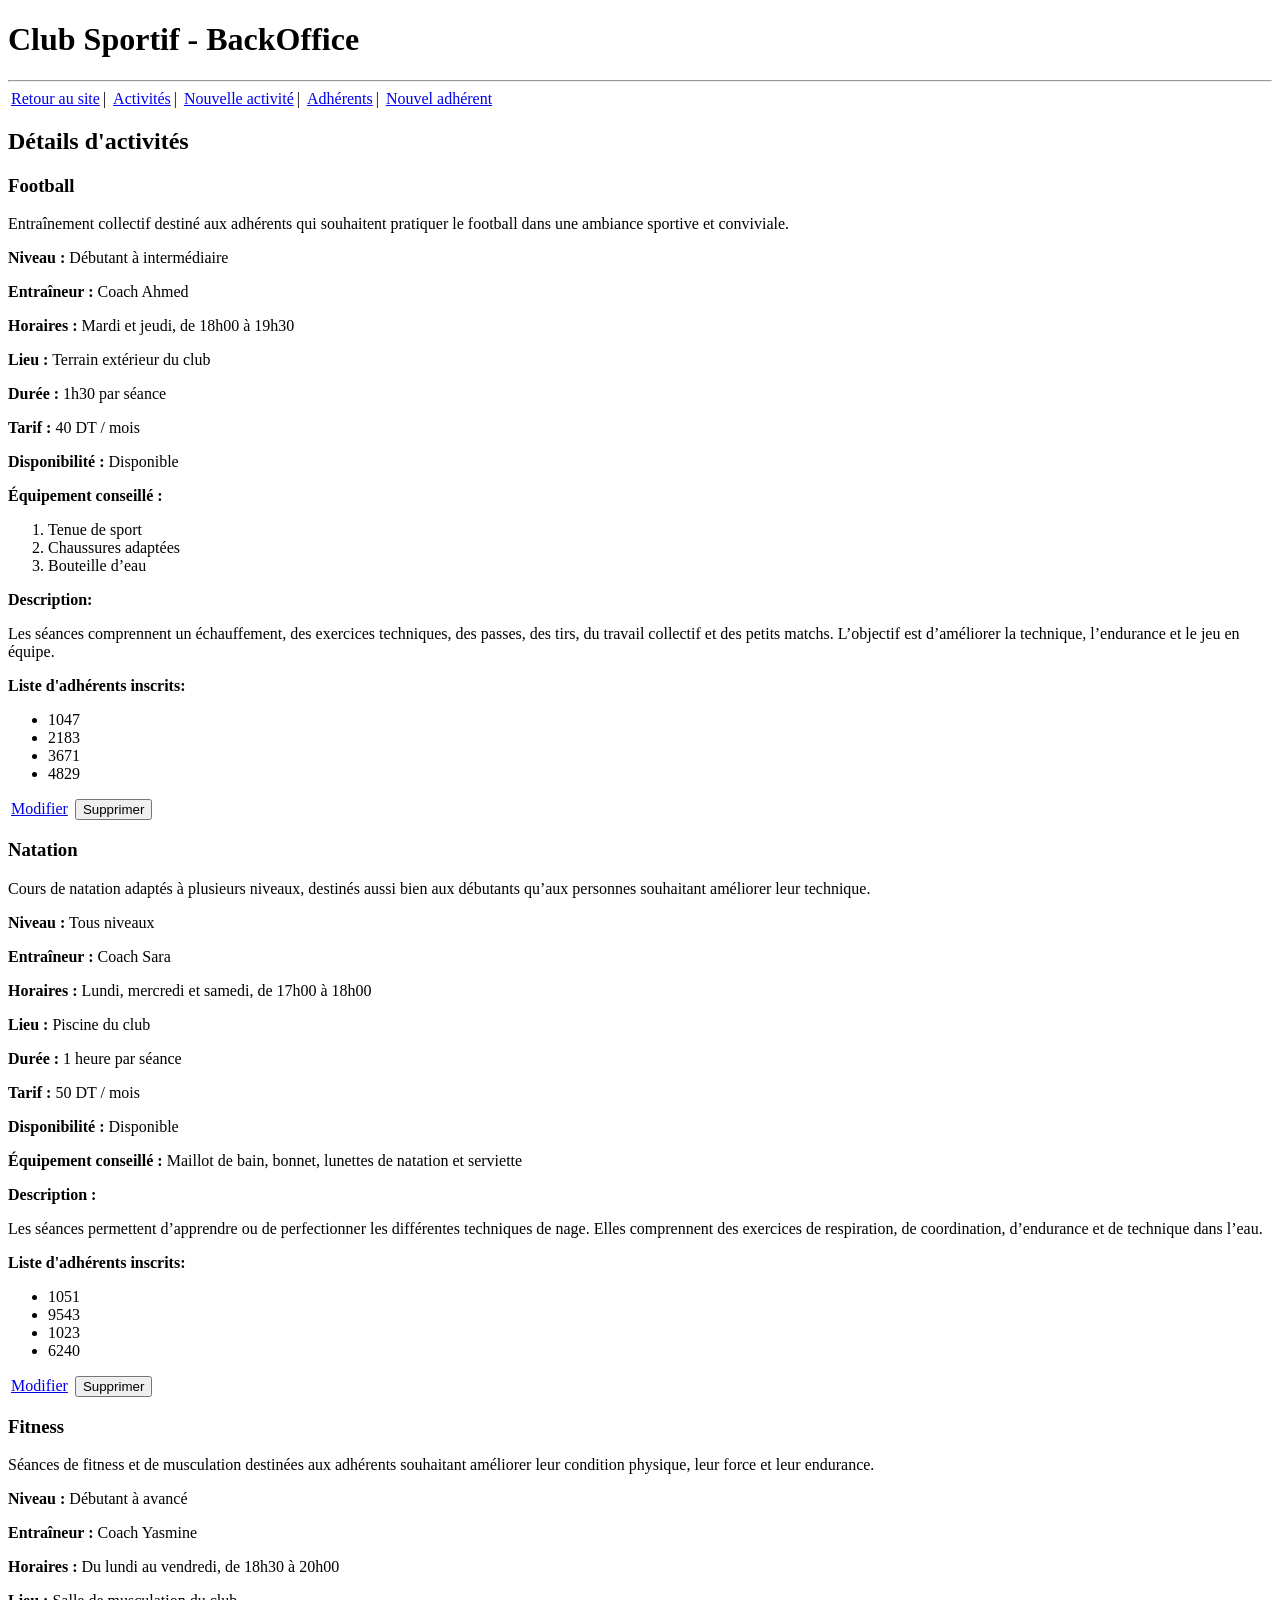
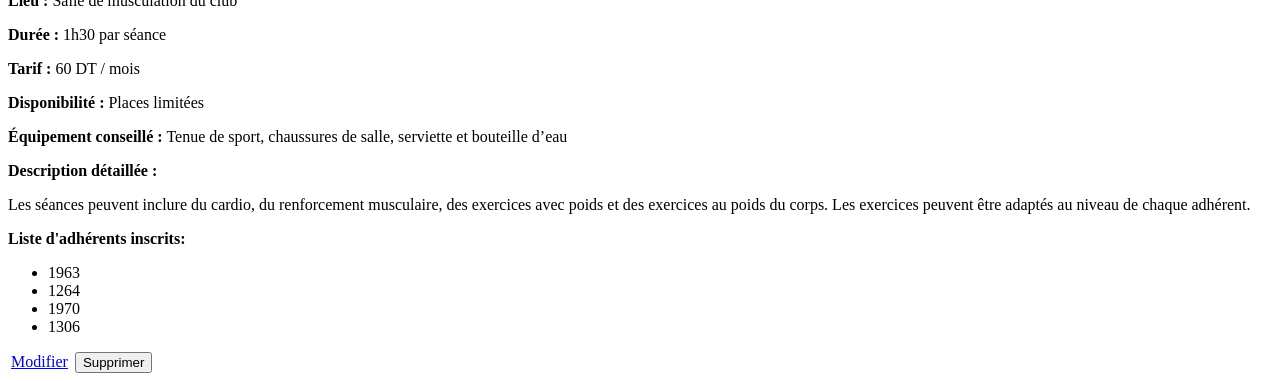
==== BackOffice/activite-detail.html @ 335e5f65 "add activities details html page and styling" ====
<!DOCTYPE html>
<html lang="fr">

<head>
    <meta charset="UTF-8">
    <meta name="viewport" content="width=device-width, initial-scale=1.0">
    <title>Acceuil</title>
    <link rel="stylesheet" href="../assets/css/style.css">
</head>

<body>
    <header>
        <h1>Club Sportif - BackOffice</h1>
        <hr>
        <a href="#">Retour au site</a>|
        <a href="#">Activités</a>|
        <a href="#">Nouvelle activité</a>|
        <a href="#">Adhérents</a>|
        <a href="#">Nouvel adhérent</a>
    </header>

    <main>

        <h2>Détails d'activités</h2>

        <div id="football-card">
            <h3>Football</h3>
            <p>
                Entraînement collectif destiné aux adhérents qui souhaitent pratiquer le football dans une ambiance
                sportive et conviviale.
            </p>
            <p>
                <b>Niveau :</b> Débutant à intermédiaire
            </p>

            <p>
                <b>Entraîneur :</b> Coach Ahmed
            </p>

            <p>
                <b>Horaires :</b> Mardi et jeudi, de 18h00 à 19h30
            </p>

            <p>
                <b>Lieu :</b> Terrain extérieur du club
            </p>

            <p>
                <b>Durée :</b> 1h30 par séance
            </p>

            <p>
                <b>Tarif :</b> 40 DT / mois
            </p>

            <p>
                <b>Disponibilité :</b> Disponible
            </p>

            <p>
                <b>Équipement conseillé :</b>
            </p>

            <ol>
                <li>Tenue de sport</li>
                <li>Chaussures adaptées</li>
                <li>Bouteille d’eau</li>
            </ol>

            <p>
                <b>
                    Description:
                </b>
            </p>
            <p>
                Les séances comprennent un échauffement, des exercices techniques, des passes, des tirs, du travail
                collectif et des petits matchs. L’objectif est d’améliorer la technique, l’endurance et le jeu en
                équipe.
            </p>

            <p>
                <b>Liste d'adhérents inscrits: </b> <br>
            <ul>
                <li>1047</li>
                <li>2183</li>
                <li>3671</li>
                <li>4829</li>
            </ul>
            </p>

            <a href="#">Modifier</a>
            <form class="act-detail-del-form" action="#" method="post">
                <input type="hidden">
                <button class="act-detail-del-btn">Supprimer</button>
            </form>
        </div>

        <div id="natation-card">
            <h3>Natation</h3>
            <p>
                Cours de natation adaptés à plusieurs niveaux, destinés aussi bien aux débutants qu’aux personnes
                souhaitant améliorer leur technique.
            </p>

            <p>
                <b>Niveau :</b> Tous niveaux
            </p>

            <p>
                <b>Entraîneur :</b> Coach Sara
            </p>

            <p>
                <b>Horaires :</b> Lundi, mercredi et samedi, de 17h00 à 18h00
            </p>

            <p>
                <b>Lieu :</b> Piscine du club
            </p>

            <p>
                <b>Durée :</b> 1 heure par séance
            </p>

            <p>
                <b>Tarif :</b> 50 DT / mois
            </p>

            <p>
                <b>Disponibilité :</b> Disponible
            </p>

            <p>
                <b>Équipement conseillé :</b> Maillot de bain, bonnet, lunettes de natation et serviette
            </p>

            <p>
                <b>Description :</b>
            </p>

            <p>
                Les séances permettent d’apprendre ou de perfectionner les différentes techniques de nage. Elles
                comprennent des exercices de respiration, de coordination, d’endurance et de technique dans l’eau.
            </p>

            <p>
                <b>Liste d'adhérents inscrits: </b> <br>
            <ul>
                <li>1051</li>
                <li>9543</li>
                <li>1023</li>
                <li>6240</li>
            </ul>
            </p>

            <a href="#">Modifier</a>
            <form class="act-detail-del-form" action="#" method="post">
                <input type="hidden">
                <button class="act-detail-del-btn">Supprimer</button>
            </form>
        </div>

        <div id="fitness-card">
            <h3>Fitness</h3>
            <p>
                Séances de fitness et de musculation destinées aux adhérents souhaitant améliorer leur condition
                physique, leur force et leur endurance.
            </p>

            <p>
                <b>Niveau :</b> Débutant à avancé
            </p>

            <p>
                <b>Entraîneur :</b> Coach Yasmine
            </p>

            <p>
                <b>Horaires :</b> Du lundi au vendredi, de 18h30 à 20h00
            </p>

            <p>
                <b>Lieu :</b> Salle de musculation du club
            </p>

            <p>
                <b>Durée :</b> 1h30 par séance
            </p>

            <p>
                <b>Tarif :</b> 60 DT / mois
            </p>

            <p>
                <b>Disponibilité :</b> Places limitées
            </p>

            <p>
                <b>Équipement conseillé :</b> Tenue de sport, chaussures de salle, serviette et bouteille d’eau
            </p>

            <p>
                <b>Description détaillée :</b>
            </p>

            <p>
                Les séances peuvent inclure du cardio, du renforcement musculaire, des exercices avec poids et des
                exercices au poids du corps. Les exercices peuvent être adaptés au niveau de chaque adhérent.
            </p>

            <p>
                <b>Liste d'adhérents inscrits: </b> <br>
            <ul>
                <li>1963</li>
                <li>1264</li>
                <li>1970</li>
                <li>1306</li>
            </ul>
            </p>

            <a href="#">Modifier</a>
            <form class="act-detail-del-form" action="#" method="post">
                <input type="hidden">
                <button class="act-detail-del-btn">Supprimer</button>
            </form>
        </div>

    </main>

</body>

</html>
---- assets/css/style.css ----
#homepage-body{
    text-align: center;
}
table, th, td{
    margin: auto;
    padding: 5px;
}

.act-table, .act-table th, .act-table td{
    border: 1px solid black;
    border-collapse: collapse;
}
a{
    margin-left: 3px;
    margin-right: 3px;
}

#act-form, #adh-form, #inscri-adh, .act-detail-del-form{
    display: inline-block;
}

#act-form-btns, #adh-form-btns, #inscri-adh-btns{
    text-align: center;
    margin: 10px;
}

#act-form label, #adh-form label, #inscri-adh label{
    display: inline-block;
    width: 120px;
}
#act-form input, #adh-form input, #inscri-adh input, #inscri-adh select{
    margin-bottom: 5px;
}

#act-form textarea{
    vertical-align: middle;

}

#act-table-bo th, #act-table-bo td, #act-table-bo{
    border: 1px solid black;
}
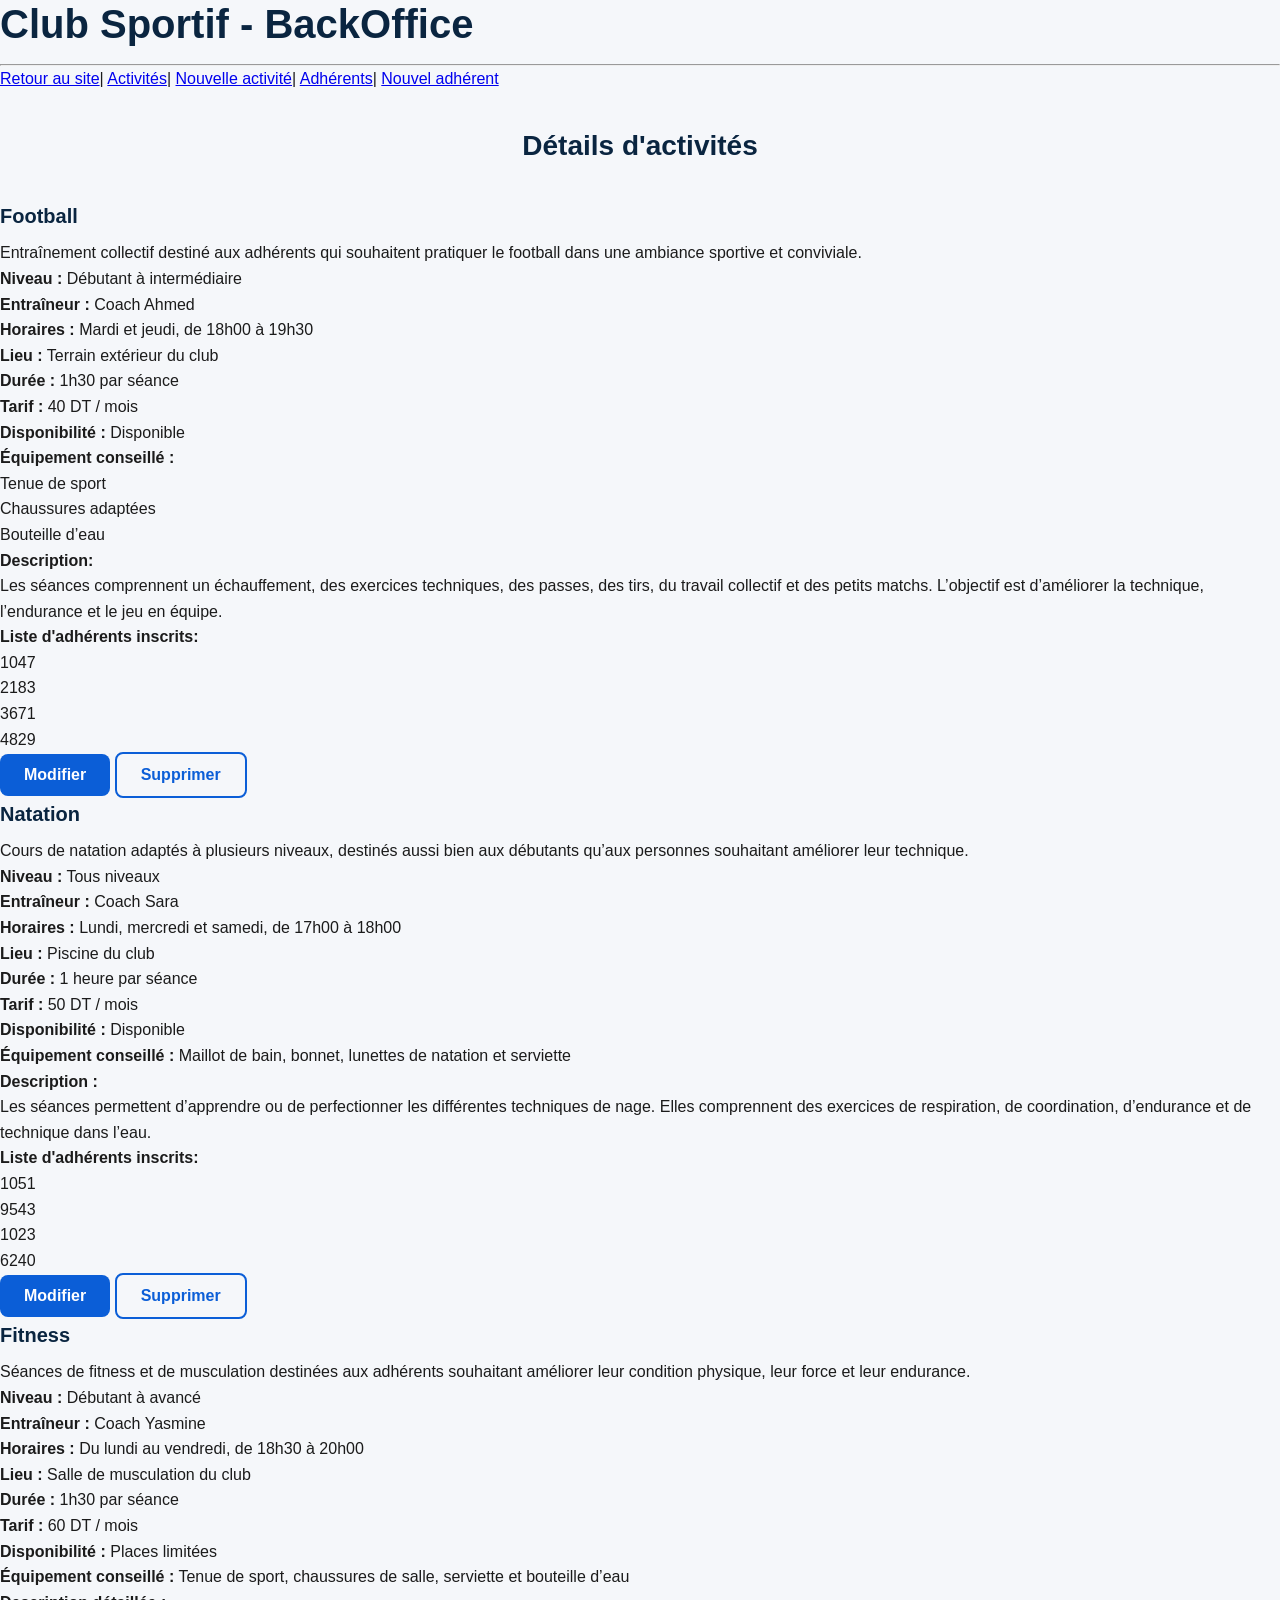
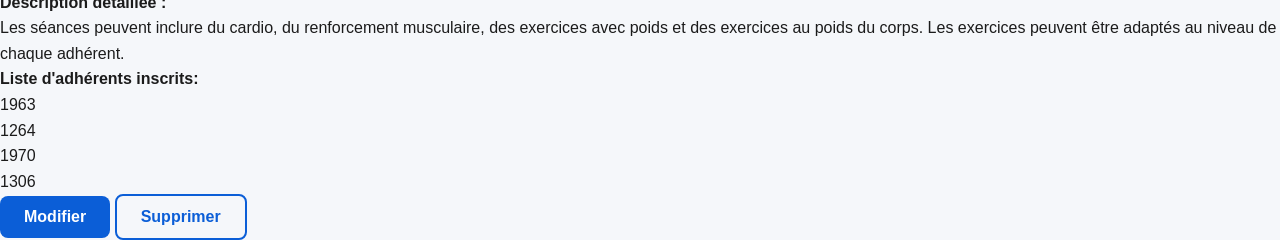
==== commit 05cd71db: "add buttons styling" ====
--- a/BackOffice/activite-detail.html
+++ b/BackOffice/activite-detail.html
@@ -88,10 +88,13 @@
             </ul>
             </p>
 
-            <a href="#">Modifier</a>
-            <form class="act-detail-del-form" action="#" method="post">
-                <input type="hidden">
-                <button class="act-detail-del-btn">Supprimer</button>
+            <form action="#" method="get">
+                <input type="hidden">
+                <button class="btn btn-primary">Modifier</button>
+            </form>
+            <form action="#" method="post">
+                <input type="hidden">
+                <button class="btn btn-secondary" >Supprimer</button>
             </form>
         </div>
 
@@ -153,10 +156,13 @@
             </ul>
             </p>
 
-            <a href="#">Modifier</a>
-            <form class="act-detail-del-form" action="#" method="post">
-                <input type="hidden">
-                <button class="act-detail-del-btn">Supprimer</button>
+            <form action="#" method="get">
+                <input type="hidden">
+                <button class="btn btn-primary">Modifier</button>
+            </form>
+            <form action="#" method="post">
+                <input type="hidden">
+                <button class="btn btn-secondary" >Supprimer</button>
             </form>
         </div>
 
@@ -218,10 +224,13 @@
             </ul>
             </p>
 
-            <a href="#">Modifier</a>
-            <form class="act-detail-del-form" action="#" method="post">
-                <input type="hidden">
-                <button class="act-detail-del-btn">Supprimer</button>
+            <form action="#" method="get">
+                <input type="hidden">
+                <button class="btn btn-primary">Modifier</button>
+            </form>
+            <form action="#" method="post">
+                <input type="hidden">
+                <button class="btn btn-secondary" >Supprimer</button>
             </form>
         </div>
 
--- a/assets/css/style.css
+++ b/assets/css/style.css
@@ -1,42 +1,223 @@
-#homepage-body{
-    text-align: center;
-}
-table, th, td{
-    margin: auto;
-    padding: 5px;
-}
-
-.act-table, .act-table th, .act-table td{
-    border: 1px solid black;
-    border-collapse: collapse;
-}
-a{
-    margin-left: 3px;
-    margin-right: 3px;
-}
-
-#act-form, #adh-form, #inscri-adh, .act-detail-del-form{
-    display: inline-block;
-}
-
-#act-form-btns, #adh-form-btns, #inscri-adh-btns{
-    text-align: center;
-    margin: 10px;
-}
-
-#act-form label, #adh-form label, #inscri-adh label{
-    display: inline-block;
-    width: 120px;
-}
-#act-form input, #adh-form input, #inscri-adh input, #inscri-adh select{
-    margin-bottom: 5px;
-}
-
-#act-form textarea{
-    vertical-align: middle;
-
-}
-
-#act-table-bo th, #act-table-bo td, #act-table-bo{
-    border: 1px solid black;
-}
+:root {
+  --color-primary: #0b5ed7;
+  --color-primary-dark: #094db8;
+  --color-navy: #0a2540;
+  --color-accent: #00c2a2;
+  --color-bg: #f5f7fa;
+  --color-white: #ffffff;
+  --color-text: #1b1b1b;
+  --color-muted: #6c757d;
+  --color-border: #ced4da;
+  --radius-card: 12px;
+  --radius-input: 8px;
+  --shadow-card: 0 4px 12px rgba(10, 37, 64, 0.08);
+  --font-heading: "Segoe UI", "Helvetica Neue", Arial, sans-serif;
+  --font-body: "Segoe UI", "Helvetica Neue", Arial, sans-serif;
+}
+
+* {
+  box-sizing: border-box;
+  margin: 0;
+  padding: 0;
+}
+
+body {
+  font-family: var(--font-body);
+  font-size: 16px;
+  line-height: 1.6;
+  color: var(--color-text);
+  background: var(--color-bg);
+}
+
+h1,
+h2,
+h3 {
+  font-family: var(--font-heading);
+  color: var(--color-navy);
+}
+
+h1 {
+  font-size: 2.5rem;
+  font-weight: 700;
+  line-height: 1.2;
+  margin-bottom: 1rem;
+}
+
+h2 {
+  font-size: 1.75rem;
+  font-weight: 700;
+  margin-bottom: 2rem;
+  margin-top: 2rem;
+  text-align: center;
+}
+
+h3 {
+  font-size: 1.25rem;
+  font-weight: 600;
+  margin-bottom: 0.5rem;
+}
+
+.muted {
+  color: var(--color-muted);
+  font-size: 0.875rem;
+}
+
+.container {
+  max-width: 1140px;
+  margin: 0 auto;
+  padding: 0 1.5rem;
+}
+
+.navbar {
+  background-color: var(--color-navy);
+  height: 64px;
+}
+
+.navbar a {
+  color: white;
+  text-decoration: none;
+  font-weight: 500;
+  transition: color 0.2s ease;
+}
+
+.navbar a:hover {
+  color: var(--color-accent);
+}
+
+.navbar-inner {
+  display: flex;
+  justify-content: space-between;
+  align-items: center;
+  padding: 0 70px;
+}
+
+.navbar-links {
+  display: flex;
+  gap: 1.5rem;
+}
+
+.navbar img {
+  height: 50px;
+}
+.grid-cards {
+  display: grid;
+  grid-template-columns: repeat(auto-fill, minmax(300px, 1fr));
+  gap: 1.5rem;
+  margin-bottom: 2rem;
+}
+
+#act-list-grid {
+  display: grid;
+  grid-template-columns: repeat(auto-fill, minmax(500px, 1fr));
+  gap: 15px;
+  margin-bottom: 2rem;
+}
+
+.act-card,
+.act-list-card {
+  background-color: var(--color-white);
+  border-radius: var(--radius-card);
+  box-shadow: var(--shadow-card);
+  padding: 2rem;
+  transition: color 0.2s ease, box-shadow 0.2s ease;
+}
+
+.act-list-card {
+  display: flex;
+  flex-direction: column;
+  gap: 10px;
+}
+
+.act-card:hover,
+.act-list-card:hover {
+  transform: translateY(-4px);
+  box-shadow: 0 8px 20px rgba(10, 37, 64, 0.12);
+}
+
+
+.icon {
+  display: inline-block;
+  transition: transform 0.25s ease;
+  align-self: flex-start;
+}
+
+.icon:hover {
+  transform: scale(1.15) rotate(-6deg);
+  transition: transform 0.25s ease;
+}
+
+.center-text {
+  text-align: center;
+}
+
+.badge{
+  display: inline-block;
+  border-radius: 999px;
+  padding: 0.25rem 0.75rem;
+  font-size: 0.75rem;
+  font-weight: 600;
+}
+
+.badge-paye{
+  background:#D1F5EA; 
+  color:#04785C; 
+}
+
+.badge-attente{
+  background:#FFF3CD; 
+  color:#856404; 
+}
+
+.btn{
+  display: inline-block;
+  border: none;
+  border-radius: 8px;
+  padding: 0.75rem 1.5rem;
+  font-family: var(--font-body);
+  font-weight: 600;
+  font-size: 1rem;
+  cursor: pointer;
+  text-decoration: none;
+  text-align: center;
+}
+
+.btn-primary{
+  background: var(--color-primary);
+  color: #fff;
+}
+
+.btn-primary:hover{
+  background: var(--color-primary-dark);
+}
+
+.btn-secondary{
+  background: transparent;
+  border: 2px solid var(--color-primary);
+  color: var(--color-primary);
+}
+
+form{
+  display: inline-block;
+}
+
+
+table,
+th,
+td {
+  margin: auto;
+  padding: 5px;
+}
+
+
+#act-table-bo th,
+#act-table-bo td,
+#act-table-bo,
+#adh-table-list,
+#adh-table-list th,
+#adh-table-list td,
+.act-table,
+.act-table th,
+.act-table td {
+  border: 1px solid black;
+  border-collapse: collapse;
+}
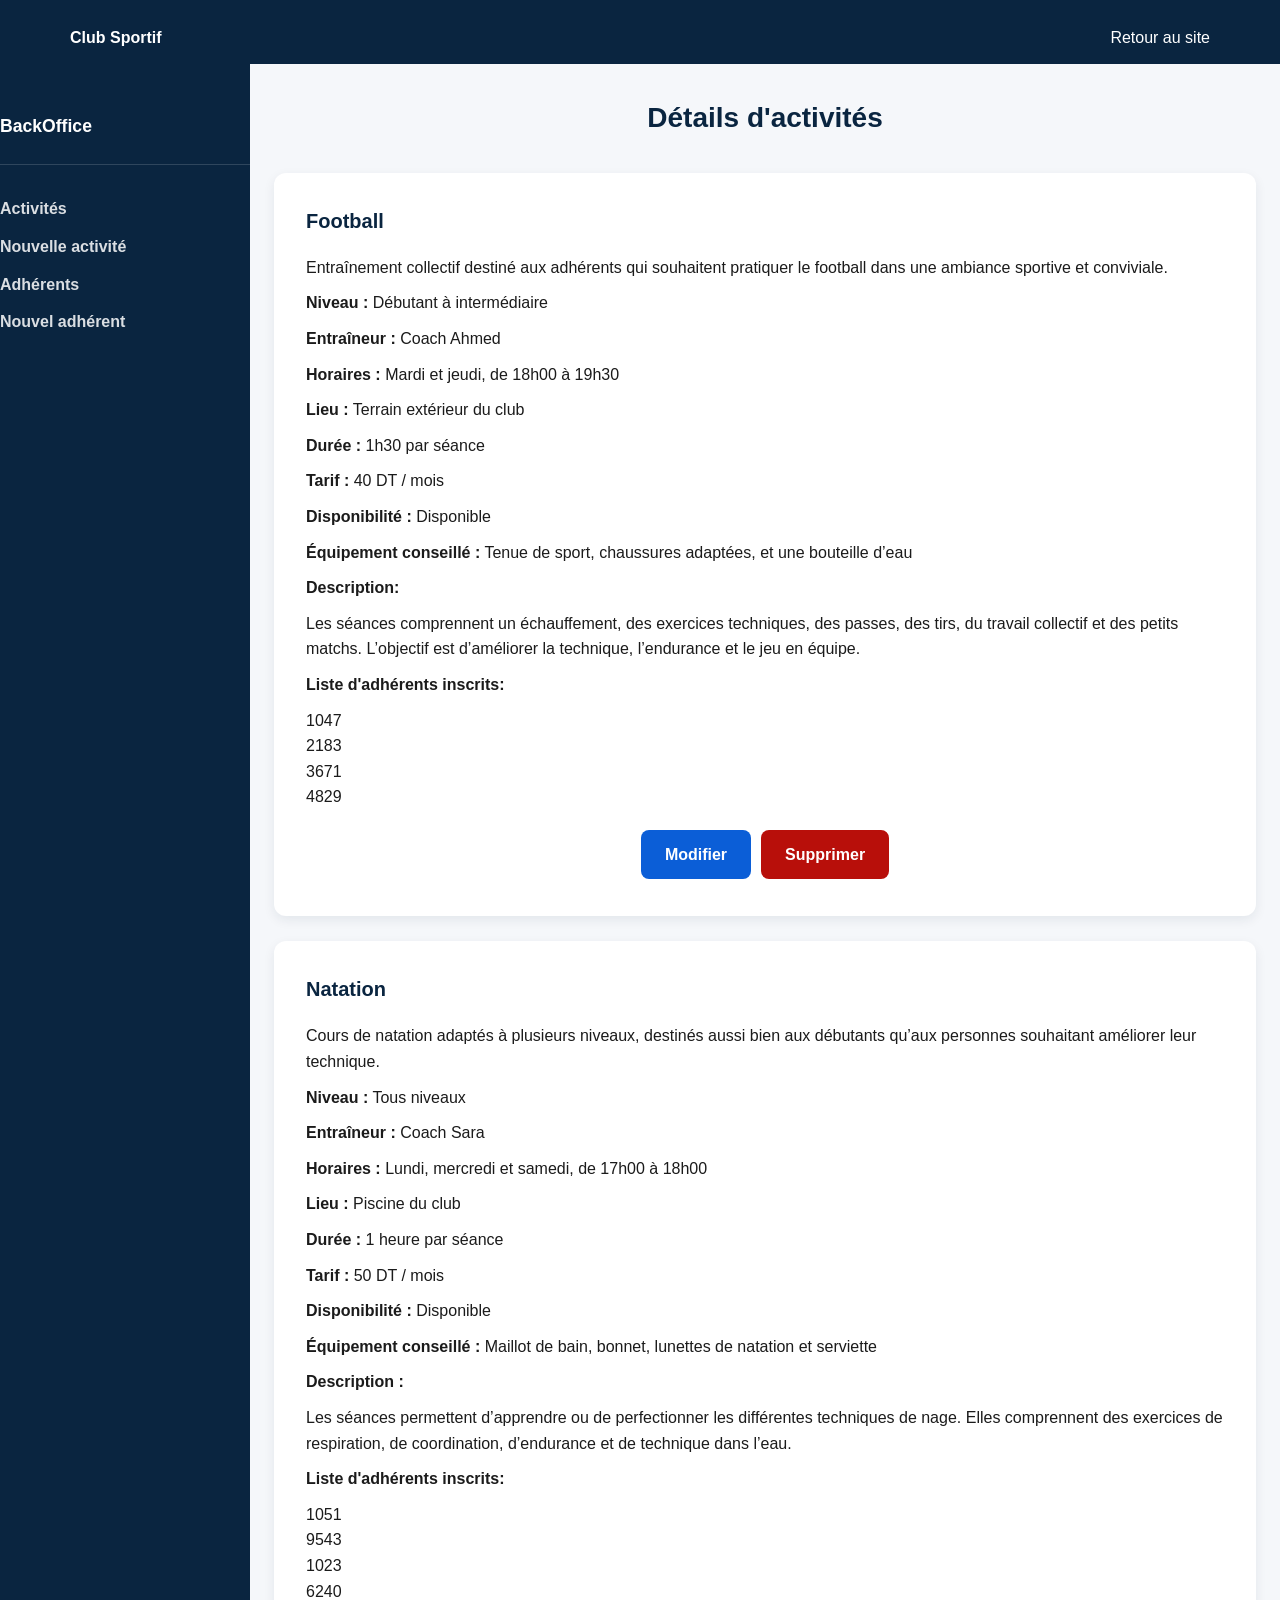
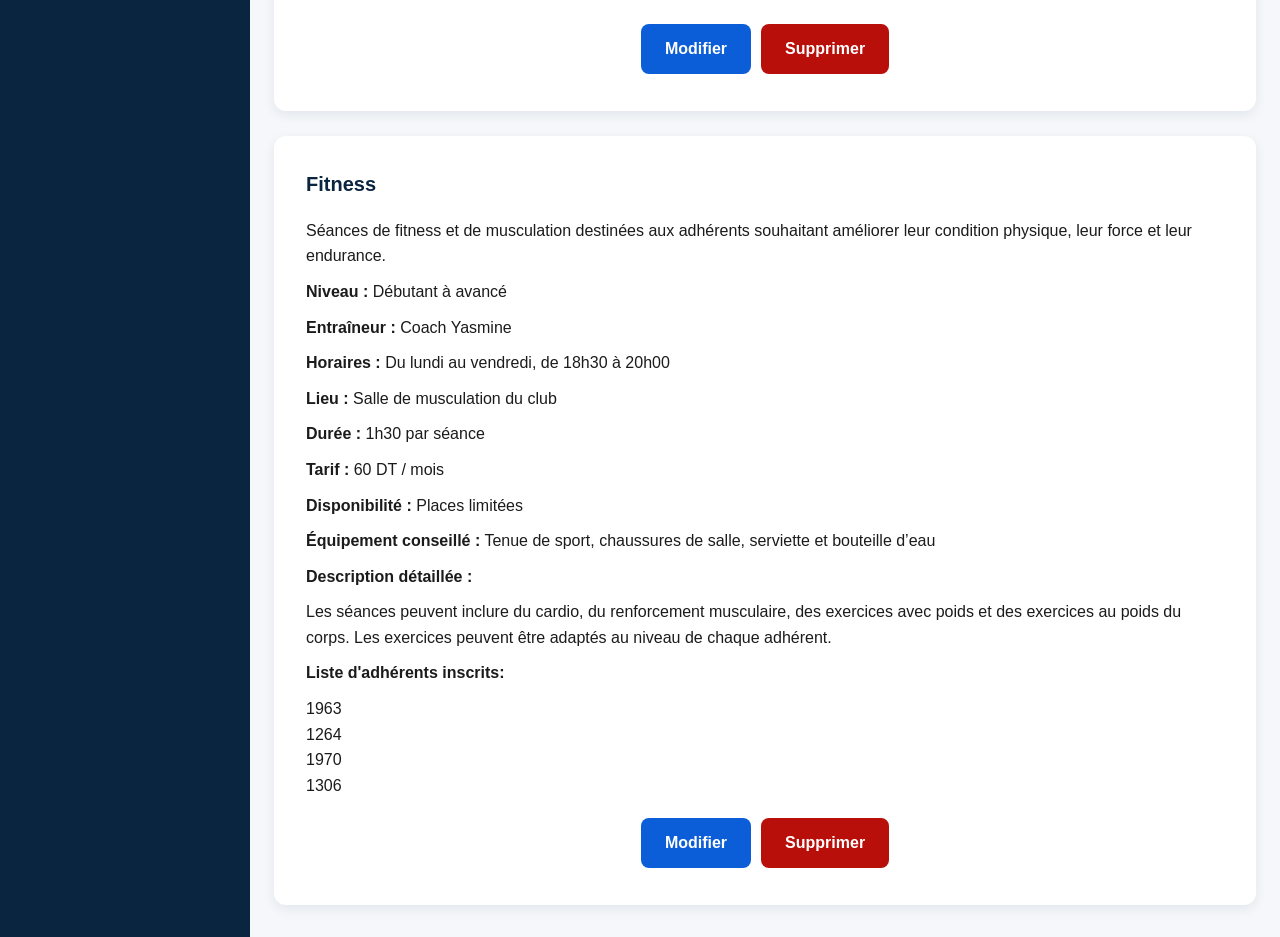
==== commit d13daf9f: "add grid css styling to activite-detail.html and activite-liste.html" ====
--- a/BackOffice/activite-detail.html
+++ b/BackOffice/activite-detail.html
@@ -9,232 +9,245 @@
 </head>
 
 <body>
-    <header>
-        <h1>Club Sportif - BackOffice</h1>
-        <hr>
-        <a href="#">Retour au site</a>|
-        <a href="#">Activités</a>|
-        <a href="#">Nouvelle activité</a>|
-        <a href="#">Adhérents</a>|
-        <a href="#">Nouvel adhérent</a>
-    </header>
-
-    <main>
-
-        <h2>Détails d'activités</h2>
-
-        <div id="football-card">
-            <h3>Football</h3>
-            <p>
-                Entraînement collectif destiné aux adhérents qui souhaitent pratiquer le football dans une ambiance
-                sportive et conviviale.
-            </p>
-            <p>
-                <b>Niveau :</b> Débutant à intermédiaire
-            </p>
-
-            <p>
-                <b>Entraîneur :</b> Coach Ahmed
-            </p>
-
-            <p>
-                <b>Horaires :</b> Mardi et jeudi, de 18h00 à 19h30
-            </p>
-
-            <p>
-                <b>Lieu :</b> Terrain extérieur du club
-            </p>
-
-            <p>
-                <b>Durée :</b> 1h30 par séance
-            </p>
-
-            <p>
-                <b>Tarif :</b> 40 DT / mois
-            </p>
-
-            <p>
-                <b>Disponibilité :</b> Disponible
-            </p>
-
-            <p>
-                <b>Équipement conseillé :</b>
-            </p>
-
-            <ol>
-                <li>Tenue de sport</li>
-                <li>Chaussures adaptées</li>
-                <li>Bouteille d’eau</li>
-            </ol>
-
-            <p>
-                <b>
-                    Description:
-                </b>
-            </p>
-            <p>
-                Les séances comprennent un échauffement, des exercices techniques, des passes, des tirs, du travail
-                collectif et des petits matchs. L’objectif est d’améliorer la technique, l’endurance et le jeu en
-                équipe.
-            </p>
-
-            <p>
-                <b>Liste d'adhérents inscrits: </b> <br>
-            <ul>
-                <li>1047</li>
-                <li>2183</li>
-                <li>3671</li>
-                <li>4829</li>
-            </ul>
-            </p>
-
-            <form action="#" method="get">
-                <input type="hidden">
-                <button class="btn btn-primary">Modifier</button>
-            </form>
-            <form action="#" method="post">
-                <input type="hidden">
-                <button class="btn btn-secondary" >Supprimer</button>
-            </form>
+    <nav class="backoffice-navbar navbar">
+        <div class="navbar-inner">
+            <h4>Club Sportif</h4>
+            <div class="navbar-links return-link">
+                <a href="#">Retour au site</a>
+            </div>
         </div>
-
-        <div id="natation-card">
-            <h3>Natation</h3>
-            <p>
-                Cours de natation adaptés à plusieurs niveaux, destinés aussi bien aux débutants qu’aux personnes
-                souhaitant améliorer leur technique.
-            </p>
-
-            <p>
-                <b>Niveau :</b> Tous niveaux
-            </p>
-
-            <p>
-                <b>Entraîneur :</b> Coach Sara
-            </p>
-
-            <p>
-                <b>Horaires :</b> Lundi, mercredi et samedi, de 17h00 à 18h00
-            </p>
-
-            <p>
-                <b>Lieu :</b> Piscine du club
-            </p>
-
-            <p>
-                <b>Durée :</b> 1 heure par séance
-            </p>
-
-            <p>
-                <b>Tarif :</b> 50 DT / mois
-            </p>
-
-            <p>
-                <b>Disponibilité :</b> Disponible
-            </p>
-
-            <p>
-                <b>Équipement conseillé :</b> Maillot de bain, bonnet, lunettes de natation et serviette
-            </p>
-
-            <p>
-                <b>Description :</b>
-            </p>
-
-            <p>
-                Les séances permettent d’apprendre ou de perfectionner les différentes techniques de nage. Elles
-                comprennent des exercices de respiration, de coordination, d’endurance et de technique dans l’eau.
-            </p>
-
-            <p>
-                <b>Liste d'adhérents inscrits: </b> <br>
-            <ul>
-                <li>1051</li>
-                <li>9543</li>
-                <li>1023</li>
-                <li>6240</li>
-            </ul>
-            </p>
-
-            <form action="#" method="get">
-                <input type="hidden">
-                <button class="btn btn-primary">Modifier</button>
-            </form>
-            <form action="#" method="post">
-                <input type="hidden">
-                <button class="btn btn-secondary" >Supprimer</button>
-            </form>
+    </nav>
+    <div class="backoffice-layout">
+        <div class="sidebar">
+            <div class="sidebar-brand ">
+                <h4>BackOffice</h4>
+            </div>
+
+            <div class="sidebar-nav">
+                <a href="#">Activités</a>
+                <a href="#">Nouvelle activité</a>
+                <a href="#">Adhérents</a>
+                <a href="#">Nouvel adhérent</a>
+            </div>
+
         </div>
 
-        <div id="fitness-card">
-            <h3>Fitness</h3>
-            <p>
-                Séances de fitness et de musculation destinées aux adhérents souhaitant améliorer leur condition
-                physique, leur force et leur endurance.
-            </p>
-
-            <p>
-                <b>Niveau :</b> Débutant à avancé
-            </p>
-
-            <p>
-                <b>Entraîneur :</b> Coach Yasmine
-            </p>
-
-            <p>
-                <b>Horaires :</b> Du lundi au vendredi, de 18h30 à 20h00
-            </p>
-
-            <p>
-                <b>Lieu :</b> Salle de musculation du club
-            </p>
-
-            <p>
-                <b>Durée :</b> 1h30 par séance
-            </p>
-
-            <p>
-                <b>Tarif :</b> 60 DT / mois
-            </p>
-
-            <p>
-                <b>Disponibilité :</b> Places limitées
-            </p>
-
-            <p>
-                <b>Équipement conseillé :</b> Tenue de sport, chaussures de salle, serviette et bouteille d’eau
-            </p>
-
-            <p>
-                <b>Description détaillée :</b>
-            </p>
-
-            <p>
-                Les séances peuvent inclure du cardio, du renforcement musculaire, des exercices avec poids et des
-                exercices au poids du corps. Les exercices peuvent être adaptés au niveau de chaque adhérent.
-            </p>
-
-            <p>
-                <b>Liste d'adhérents inscrits: </b> <br>
-            <ul>
-                <li>1963</li>
-                <li>1264</li>
-                <li>1970</li>
-                <li>1306</li>
-            </ul>
-            </p>
-
-            <form action="#" method="get">
-                <input type="hidden">
-                <button class="btn btn-primary">Modifier</button>
-            </form>
-            <form action="#" method="post">
-                <input type="hidden">
-                <button class="btn btn-secondary" >Supprimer</button>
-            </form>
+        <div class="main-content">
+
+            <h2>Détails d'activités</h2>
+            <div class="container">
+                <div class="act-detail-grid">
+                    <div class="act-detail-card">
+                        <h3>Football</h3>
+                        <p>
+                            Entraînement collectif destiné aux adhérents qui souhaitent pratiquer le football dans une
+                            ambiance
+                            sportive et conviviale.
+                        </p>
+                        <p>
+                            <b>Niveau :</b> Débutant à intermédiaire
+                        </p>
+
+                        <p>
+                            <b>Entraîneur :</b> Coach Ahmed
+                        </p>
+
+                        <p>
+                            <b>Horaires :</b> Mardi et jeudi, de 18h00 à 19h30
+                        </p>
+
+                        <p>
+                            <b>Lieu :</b> Terrain extérieur du club
+                        </p>
+
+                        <p>
+                            <b>Durée :</b> 1h30 par séance
+                        </p>
+
+                        <p>
+                            <b>Tarif :</b> 40 DT / mois
+                        </p>
+
+                        <p>
+                            <b>Disponibilité :</b> Disponible
+                        </p>
+
+                        <p>
+                            <b>Équipement conseillé :</b> Tenue de sport, chaussures adaptées, et une bouteille d’eau
+                        </p>
+
+                        <p>
+                            <b>
+                                Description:
+                            </b>
+                        </p>
+                        <p>
+                            Les séances comprennent un échauffement, des exercices techniques, des passes, des tirs, du
+                            travail
+                            collectif et des petits matchs. L’objectif est d’améliorer la technique, l’endurance et le
+                            jeu
+                            en
+                            équipe.
+                        </p>
+
+                        <p>
+                            <b>Liste d'adhérents inscrits: </b> <br>
+                        <ul>
+                            <li>1047</li>
+                            <li>2183</li>
+                            <li>3671</li>
+                            <li>4829</li>
+                        </ul>
+                        </p>
+
+                        <div class="form-btn-div">
+                            <a class="btn btn-primary">Modifier</a>
+                            <a class="btn btn-danger">Supprimer</a>
+                        </div>
+                    </div>
+
+                    <div class="act-detail-card">
+                        <h3>Natation</h3>
+                        <p>
+                            Cours de natation adaptés à plusieurs niveaux, destinés aussi bien aux débutants qu’aux
+                            personnes
+                            souhaitant améliorer leur technique.
+                        </p>
+
+                        <p>
+                            <b>Niveau :</b> Tous niveaux
+                        </p>
+
+                        <p>
+                            <b>Entraîneur :</b> Coach Sara
+                        </p>
+
+                        <p>
+                            <b>Horaires :</b> Lundi, mercredi et samedi, de 17h00 à 18h00
+                        </p>
+
+                        <p>
+                            <b>Lieu :</b> Piscine du club
+                        </p>
+
+                        <p>
+                            <b>Durée :</b> 1 heure par séance
+                        </p>
+
+                        <p>
+                            <b>Tarif :</b> 50 DT / mois
+                        </p>
+
+                        <p>
+                            <b>Disponibilité :</b> Disponible
+                        </p>
+
+                        <p>
+                            <b>Équipement conseillé :</b> Maillot de bain, bonnet, lunettes de natation et serviette
+                        </p>
+
+                        <p>
+                            <b>Description :</b>
+                        </p>
+
+                        <p>
+                            Les séances permettent d’apprendre ou de perfectionner les différentes techniques de nage.
+                            Elles
+                            comprennent des exercices de respiration, de coordination, d’endurance et de technique dans
+                            l’eau.
+                        </p>
+
+                        <p>
+                            <b>Liste d'adhérents inscrits: </b> <br>
+                        <ul>
+                            <li>1051</li>
+                            <li>9543</li>
+                            <li>1023</li>
+                            <li>6240</li>
+                        </ul>
+                        </p>
+
+                        <div class="form-btn-div">
+                            <a class="btn btn-primary">Modifier</a>
+                            <a class="btn btn-danger">Supprimer</a>
+                        </div>
+                    </div>
+
+                    <div class="act-detail-card">
+                        <h3>Fitness</h3>
+                        <p>
+                            Séances de fitness et de musculation destinées aux adhérents souhaitant améliorer leur
+                            condition
+                            physique, leur force et leur endurance.
+                        </p>
+
+                        <p>
+                            <b>Niveau :</b> Débutant à avancé
+                        </p>
+
+                        <p>
+                            <b>Entraîneur :</b> Coach Yasmine
+                        </p>
+
+                        <p>
+                            <b>Horaires :</b> Du lundi au vendredi, de 18h30 à 20h00
+                        </p>
+
+                        <p>
+                            <b>Lieu :</b> Salle de musculation du club
+                        </p>
+
+                        <p>
+                            <b>Durée :</b> 1h30 par séance
+                        </p>
+
+                        <p>
+                            <b>Tarif :</b> 60 DT / mois
+                        </p>
+
+                        <p>
+                            <b>Disponibilité :</b> Places limitées
+                        </p>
+
+                        <p>
+                            <b>Équipement conseillé :</b> Tenue de sport, chaussures de salle, serviette et bouteille
+                            d’eau
+                        </p>
+
+                        <p>
+                            <b>Description détaillée :</b>
+                        </p>
+
+                        <p>
+                            Les séances peuvent inclure du cardio, du renforcement musculaire, des exercices avec poids
+                            et
+                            des
+                            exercices au poids du corps. Les exercices peuvent être adaptés au niveau de chaque
+                            adhérent.
+                        </p>
+
+                        <p>
+                            <b>Liste d'adhérents inscrits: </b> <br>
+                        <ul>
+                            <li>1963</li>
+                            <li>1264</li>
+                            <li>1970</li>
+                            <li>1306</li>
+                        </ul>
+                        </p>
+
+                        <div class="form-btn-div">
+                            <a class="btn btn-primary">Modifier</a>
+                            <a class="btn btn-danger">Supprimer</a>
+                        </div>
+                    </div>
+                </div>
+
+            </div>
+
+
         </div>
-
-    </main>
+    </div>
 
 </body>
 
--- a/assets/css/style.css
+++ b/assets/css/style.css
@@ -2,6 +2,7 @@
   --color-primary: #0b5ed7;
   --color-primary-dark: #094db8;
   --color-navy: #0a2540;
+  --color-red: #B80F0A;
   --color-accent: #00c2a2;
   --color-bg: #f5f7fa;
   --color-white: #ffffff;
@@ -91,6 +92,10 @@
   padding: 0 70px;
 }
 
+.navbar-inner h4 {
+  color: white;
+}
+
 .navbar-links {
   display: flex;
   gap: 1.5rem;
@@ -99,6 +104,11 @@
 .navbar img {
   height: 50px;
 }
+
+.backoffice-navbar .navbar-inner {
+  padding: 25px 70px;
+}
+
 .grid-cards {
   display: grid;
   grid-template-columns: repeat(auto-fill, minmax(300px, 1fr));
@@ -106,34 +116,46 @@
   margin-bottom: 2rem;
 }
 
-#act-list-grid {
+.act-list-grid{
   display: grid;
   grid-template-columns: repeat(auto-fill, minmax(500px, 1fr));
   gap: 15px;
   margin-bottom: 2rem;
 }
 
+.act-detail-grid {
+  display: grid;
+  grid-template-columns: repeat(auto-fill, minmax(500px, 1fr));
+  gap: 25px;
+  margin-bottom: 2rem;
+}
+
 .act-card,
-.act-list-card {
+.act-list-card, .act-detail-card  {
   background-color: var(--color-white);
   border-radius: var(--radius-card);
   box-shadow: var(--shadow-card);
   padding: 2rem;
-  transition: color 0.2s ease, box-shadow 0.2s ease;
-}
-
-.act-list-card {
+  transition:
+    color 0.2s ease,
+    box-shadow 0.2s ease;
+}
+
+.act-list-card, .act-detail-card {
   display: flex;
   flex-direction: column;
   gap: 10px;
 }
 
 .act-card:hover,
-.act-list-card:hover {
+.act-list-card:hover, .act-detail-card:hover {
   transform: translateY(-4px);
   box-shadow: 0 8px 20px rgba(10, 37, 64, 0.12);
 }
 
+.act-detail-card li {
+  list-style: none;
+}
 
 .icon {
   display: inline-block;
@@ -150,7 +172,7 @@
   text-align: center;
 }
 
-.badge{
+.badge {
   display: inline-block;
   border-radius: 999px;
   padding: 0.25rem 0.75rem;
@@ -158,17 +180,22 @@
   font-weight: 600;
 }
 
-.badge-paye{
-  background:#D1F5EA; 
-  color:#04785C; 
-}
-
-.badge-attente{
-  background:#FFF3CD; 
-  color:#856404; 
-}
-
-.btn{
+.badge-paye {
+  background: #d1f5ea;
+  color: #04785c;
+}
+
+.badge-attente {
+  background: #fff3cd;
+  color: #856404;
+}
+
+.table-cell-badge {
+  margin-top: auto;
+  margin-bottom: auto;
+}
+
+.btn {
   display: inline-block;
   border: none;
   border-radius: 8px;
@@ -181,43 +208,320 @@
   text-align: center;
 }
 
-.btn-primary{
+.btn-primary {
   background: var(--color-primary);
   color: #fff;
 }
 
-.btn-primary:hover{
+.btn-primary:hover {
   background: var(--color-primary-dark);
 }
 
-.btn-secondary{
+.btn-secondary {
   background: transparent;
   border: 2px solid var(--color-primary);
   color: var(--color-primary);
 }
 
-form{
+.btn-danger {
+  background: var(--color-red);
+  color: #fff;
+}
+.about-btn {
+  margin-left: auto;
+  margin-right: auto;
+}
+
+.form-btn-div {
+  display: flex;
+  justify-content: center;
+}
+
+.save-btn form {
   display: inline-block;
-}
-
-
-table,
-th,
+  max-width: 800px;
+  margin-left: auto;
+  margin-right: auto;
+}
+.form-container {
+  display: flex;
+  justify-content: center;
+}
+
+.form-card{
+  display: flex;
+  flex-direction: column;
+  width: 100%;
+  max-width: 600px;
+  margin-right: 10px;
+  margin-left: 10px;
+}
+
+.form-card label {
+  display: block;
+  font-weight: 600;
+  color: var(--color-navy);
+  margin-bottom: 0.5rem;
+}
+
+.form-card input,
+.form-card select,
+.form-card textarea {
+  width: 100%;
+  border: 1px solid var(--color-border);
+  border-radius: var(--radius-card);
+  padding: 0.75rem;
+  font-size: 1rem;
+  font-family: var(--font-body);
+  margin-bottom: 1.25rem;
+}
+
+.form-card input:hover,
+.form-card select:hover,
+.form-card textarea:hover {
+  outline: none;
+  border-color: var(--color-primary);
+  box-shadow: 0 0 0 3px rgba(11, 94, 215, 0.15);
+}
+
+.form-btn-div button,
+.form-btn-div a {
+  margin: 0px 5px 5px 5px;
+}
+
+
+.table-liste,
+.table-inscrits {
+  width: 100%;
+  border-collapse: collapse;
+}
+
+th {
+  background: var(--color-navy);
+  color: #fff;
+  text-align: left;
+  padding: 0.75rem 1rem;
+}
+
 td {
-  margin: auto;
-  padding: 5px;
-}
-
-
-#act-table-bo th,
-#act-table-bo td,
-#act-table-bo,
-#adh-table-list,
-#adh-table-list th,
-#adh-table-list td,
-.act-table,
-.act-table th,
-.act-table td {
-  border: 1px solid black;
-  border-collapse: collapse;
-}
+  padding: 0.75rem 1rem;
+  border-bottom: 1px solid #e9ecef;
+}
+
+tr:hover td {
+  background: #f1f5fb;
+}
+
+.about {
+  padding: 4rem 0;
+}
+
+.about-card {
+  background: var(--color-white);
+  border-radius: var(--radius-card);
+  box-shadow: var(--shadow-card);
+  padding: 2rem;
+}
+
+.about-text {
+  color: var(--color-text);
+  line-height: 1.8;
+  text-align: justify;
+  margin-bottom: 1rem;
+}
+
+.about-stats {
+  display: grid;
+  grid-template-columns: repeat(3, 1fr);
+  gap: 1.5rem;
+  margin: 2rem 0;
+}
+
+.stat-card {
+  background: #f8fafc;
+  border-radius: var(--radius-card);
+  padding: 1.5rem;
+  text-align: center;
+}
+
+.stat-number {
+  color: var(--color-primary);
+  font-size: 2rem;
+  margin-bottom: 0.5rem;
+  font-weight: 600;
+}
+
+.stat-label {
+  color: var(--color-muted);
+  font-weight: 600;
+}
+
+.about-action {
+  text-align: center;
+}
+
+footer {
+  background-color: var(--color-navy);
+  color: var(--color-white);
+  margin-top: 5rem;
+  padding: 2.5rem 0;
+}
+
+.footer-container {
+  text-align: center;
+}
+
+.footer-links {
+  display: flex;
+  justify-content: center;
+  gap: 1.5rem;
+  margin-bottom: 1.5rem;
+}
+
+.footer-links a {
+  color: rgba(255, 255, 255, 0.85);
+  text-decoration: none;
+  font-weight: 600;
+  transition: color 0.2s ease;
+}
+
+.footer-links a:hover {
+  color: var(--color-accent);
+}
+
+.footer-contact {
+  margin-bottom: 1.5rem;
+  color: rgba(255, 255, 255, 0.75);
+}
+
+.footer-contact p {
+  margin-bottom: 0.5rem;
+}
+
+.footer-bottom {
+  border-top: 1px solid rgba(255, 255, 255, 0.15);
+  padding-top: 1rem;
+  color: rgba(255, 255, 255, 0.7);
+  font-size: 0.9rem;
+}
+
+.backoffice-layout {
+  display: flex;
+  min-height: calc(100vh - 64px);
+}
+
+.sidebar {
+  width: 250px;
+  background: var(--color-navy);
+  color: var(--color-white);
+  flex-shrink: 0;
+  padding: 1.5rem 0;
+}
+
+.sidebar-brand {
+  padding: 1.5rem 0;
+  font-size: 1.1rem;
+  font-weight: 700;
+  border-bottom: 1px solid rgba(255, 255, 255, 0.15);
+  margin-bottom: 1.2rem;
+}
+
+.sidebar-nav {
+  display: flex;
+  flex-direction: column;
+  align-items: flex-start;
+  gap: 0.75rem;
+  padding: 0.75rem 0; /* here*/
+}
+
+.sidebar-nav a {
+  color: rgba(255, 255, 255, 0.85);
+  text-decoration: none;
+  font-weight: 600;
+  transition: color 0.2s ease;
+}
+
+.sidebar-nav a:hover{
+  color: var(--color-accent);
+}
+
+.main-content{
+  flex: 1;
+  padding: 2rem;
+  background-color: var(--color-bg);
+  max-width: none;
+  padding: 0;
+}
+
+@media (max-width: 600px) {
+  /* .navbar-links {
+    flex-direction: column;
+    gap: 0.75rem;
+  } */
+
+  .navbar{
+    height: 70px;
+  }
+
+  .navbar-inner{
+    padding: 0 20px;
+  }
+
+  .grid-cards{
+    grid-template-columns: 1fr;
+  }
+}
+
+@media  (min-width: 601px) and (max-width: 1024px) {
+    .grid-cards{
+      grid-template-columns: repeat(2, 1fr);
+    }
+}
+
+@keyframes fadeInUp {
+  from {
+    opacity: 0;
+    transform: translateY(16px);
+  }
+  to {
+    opacity: 1;
+    transform: translateY(0);
+  }
+}
+
+.act-card, .adh-card{
+  animation: fadeInUp 0.4s ease both;
+}
+
+@media (max-width: 768px) {
+  .backoffice-layout{
+    flex-direction: column;
+  }
+
+  .backoffice-layout .sidebar{
+    width: 100%;
+    padding: 1rem 0;
+  }
+
+  .backoffice-layout .sidebar .sidebar-nav{
+    display: flex;
+    flex-wrap: wrap;
+    gap: 0;
+  }
+
+  .backoffice-layout .sidebar .sidebar-nav a{
+    padding: 0.5rem 1rem;
+  }
+}
+
+@media (max-width: 600px) {
+  /* .navbar-links{
+    flex-direction: column;
+    gap: 0.75rem;
+  } */
+
+  .grid-cards{
+    grid-template-columns: 1fr;
+  }
+}
+
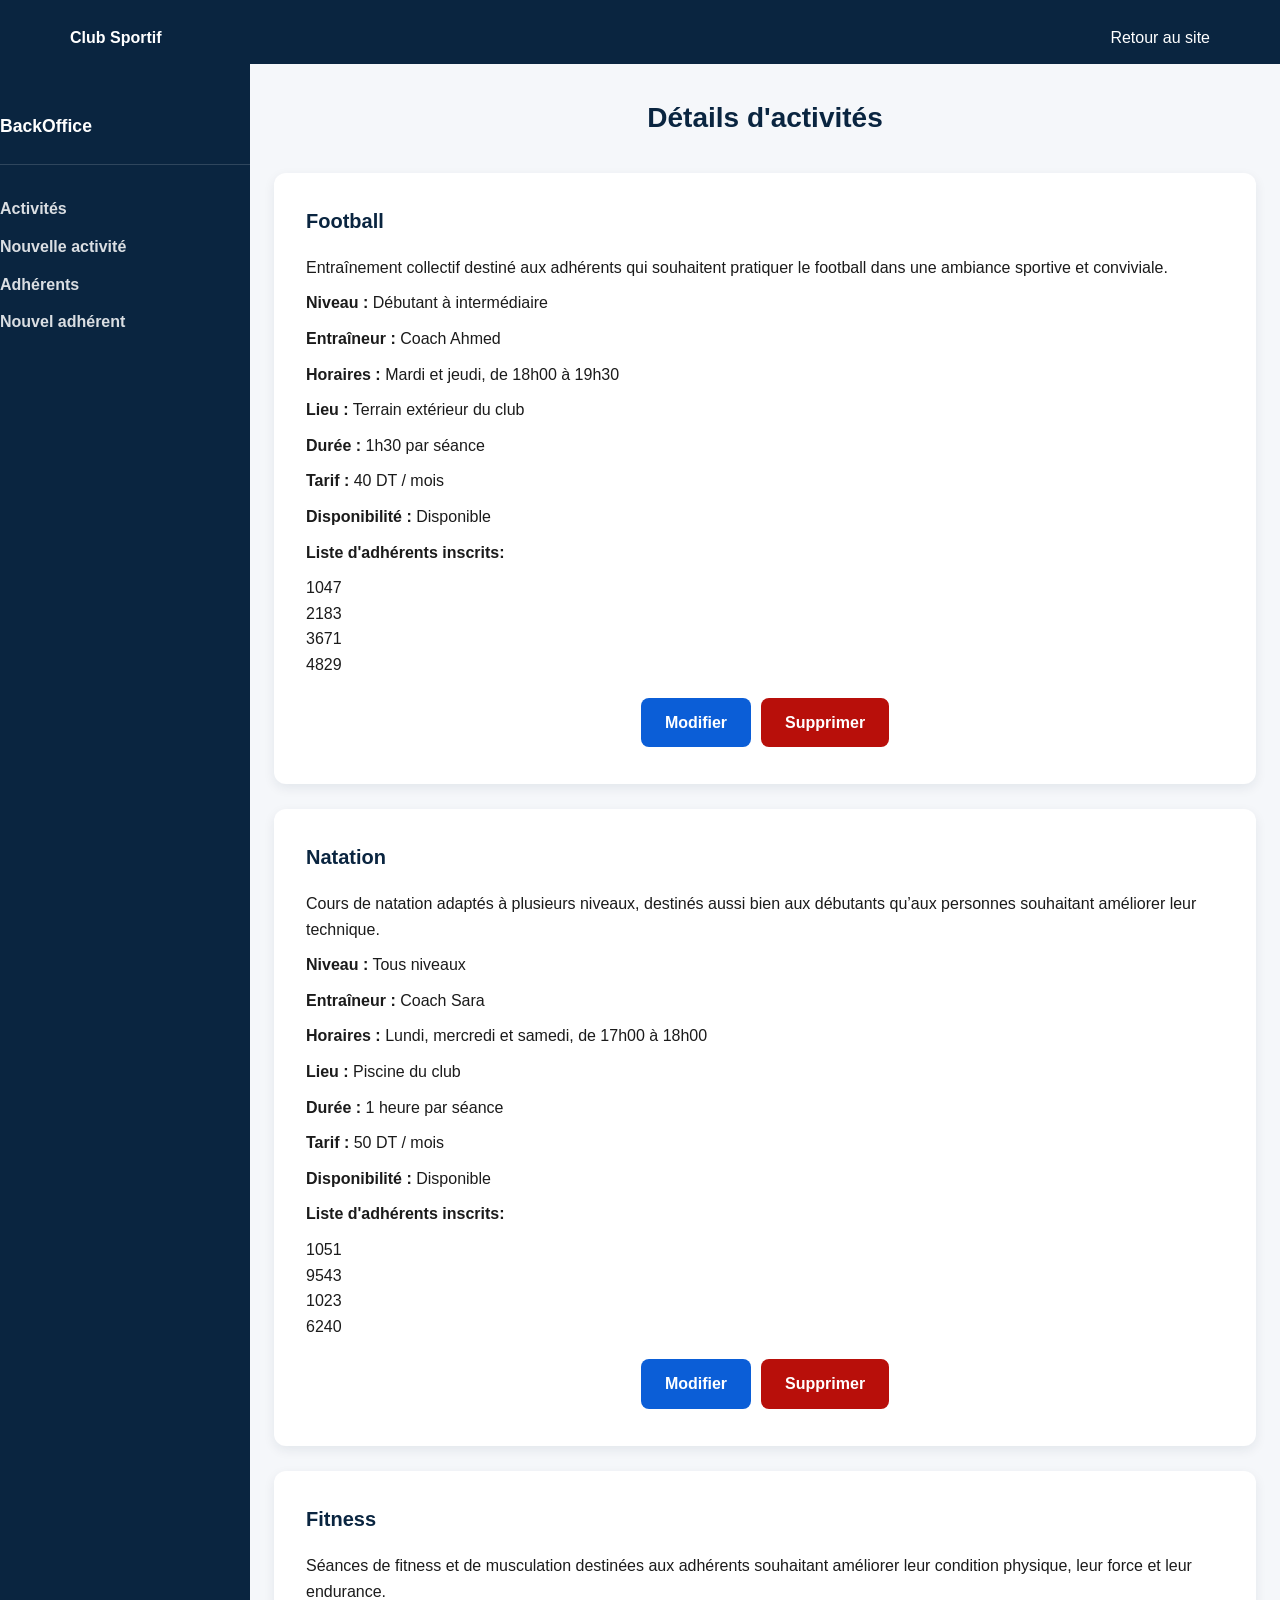
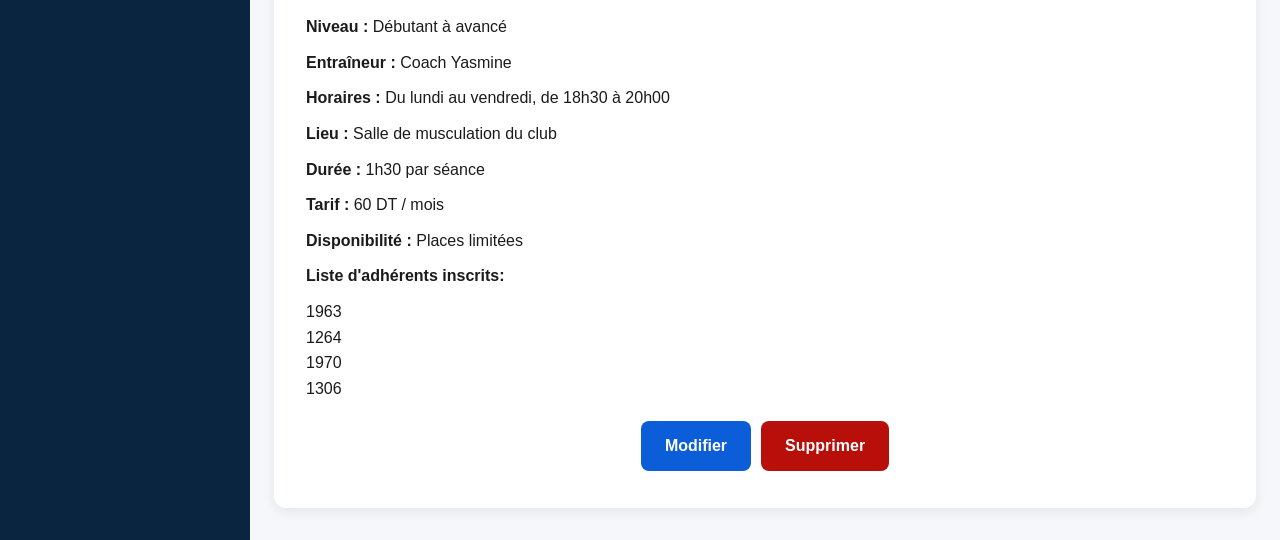
==== commit 0b421e7e: "remove unecessary information from the table" ====
--- a/BackOffice/activite-detail.html
+++ b/BackOffice/activite-detail.html
@@ -17,6 +17,7 @@
             </div>
         </div>
     </nav>
+
     <div class="backoffice-layout">
         <div class="sidebar">
             <div class="sidebar-brand ">
@@ -70,24 +71,6 @@
 
                         <p>
                             <b>Disponibilité :</b> Disponible
-                        </p>
-
-                        <p>
-                            <b>Équipement conseillé :</b> Tenue de sport, chaussures adaptées, et une bouteille d’eau
-                        </p>
-
-                        <p>
-                            <b>
-                                Description:
-                            </b>
-                        </p>
-                        <p>
-                            Les séances comprennent un échauffement, des exercices techniques, des passes, des tirs, du
-                            travail
-                            collectif et des petits matchs. L’objectif est d’améliorer la technique, l’endurance et le
-                            jeu
-                            en
-                            équipe.
                         </p>
 
                         <p>
@@ -101,8 +84,8 @@
                         </p>
 
                         <div class="form-btn-div">
-                            <a class="btn btn-primary">Modifier</a>
-                            <a class="btn btn-danger">Supprimer</a>
+                            <a href="#" class="btn btn-primary">Modifier</a>
+                            <a href="#" class="btn btn-danger">Supprimer</a>
                         </div>
                     </div>
 
@@ -140,21 +123,6 @@
 
                         <p>
                             <b>Disponibilité :</b> Disponible
-                        </p>
-
-                        <p>
-                            <b>Équipement conseillé :</b> Maillot de bain, bonnet, lunettes de natation et serviette
-                        </p>
-
-                        <p>
-                            <b>Description :</b>
-                        </p>
-
-                        <p>
-                            Les séances permettent d’apprendre ou de perfectionner les différentes techniques de nage.
-                            Elles
-                            comprennent des exercices de respiration, de coordination, d’endurance et de technique dans
-                            l’eau.
                         </p>
 
                         <p>
@@ -168,8 +136,8 @@
                         </p>
 
                         <div class="form-btn-div">
-                            <a class="btn btn-primary">Modifier</a>
-                            <a class="btn btn-danger">Supprimer</a>
+                            <a href="#" class="btn btn-primary">Modifier</a>
+                            <a href="#" class="btn btn-danger">Supprimer</a>
                         </div>
                     </div>
 
@@ -207,23 +175,6 @@
 
                         <p>
                             <b>Disponibilité :</b> Places limitées
-                        </p>
-
-                        <p>
-                            <b>Équipement conseillé :</b> Tenue de sport, chaussures de salle, serviette et bouteille
-                            d’eau
-                        </p>
-
-                        <p>
-                            <b>Description détaillée :</b>
-                        </p>
-
-                        <p>
-                            Les séances peuvent inclure du cardio, du renforcement musculaire, des exercices avec poids
-                            et
-                            des
-                            exercices au poids du corps. Les exercices peuvent être adaptés au niveau de chaque
-                            adhérent.
                         </p>
 
                         <p>
@@ -237,8 +188,8 @@
                         </p>
 
                         <div class="form-btn-div">
-                            <a class="btn btn-primary">Modifier</a>
-                            <a class="btn btn-danger">Supprimer</a>
+                            <a href="#" class="btn btn-primary">Modifier</a>
+                            <a href="#" class="btn btn-danger">Supprimer</a>
                         </div>
                     </div>
                 </div>
--- a/assets/css/style.css
+++ b/assets/css/style.css
@@ -116,7 +116,7 @@
   margin-bottom: 2rem;
 }
 
-.act-list-grid{
+.act-list-grid, .adh-detail-grid{
   display: grid;
   grid-template-columns: repeat(auto-fill, minmax(500px, 1fr));
   gap: 15px;
@@ -131,7 +131,7 @@
 }
 
 .act-card,
-.act-list-card, .act-detail-card  {
+.act-list-card, .act-detail-card, .adh-detail-card{
   background-color: var(--color-white);
   border-radius: var(--radius-card);
   box-shadow: var(--shadow-card);
@@ -141,14 +141,14 @@
     box-shadow 0.2s ease;
 }
 
-.act-list-card, .act-detail-card {
+.act-list-card, .act-detail-card, .adh-detail-card {
   display: flex;
   flex-direction: column;
   gap: 10px;
 }
 
 .act-card:hover,
-.act-list-card:hover, .act-detail-card:hover {
+.act-list-card:hover, .act-detail-card:hover, .adh-detail-card:hover {
   transform: translateY(-4px);
   box-shadow: 0 8px 20px rgba(10, 37, 64, 0.12);
 }
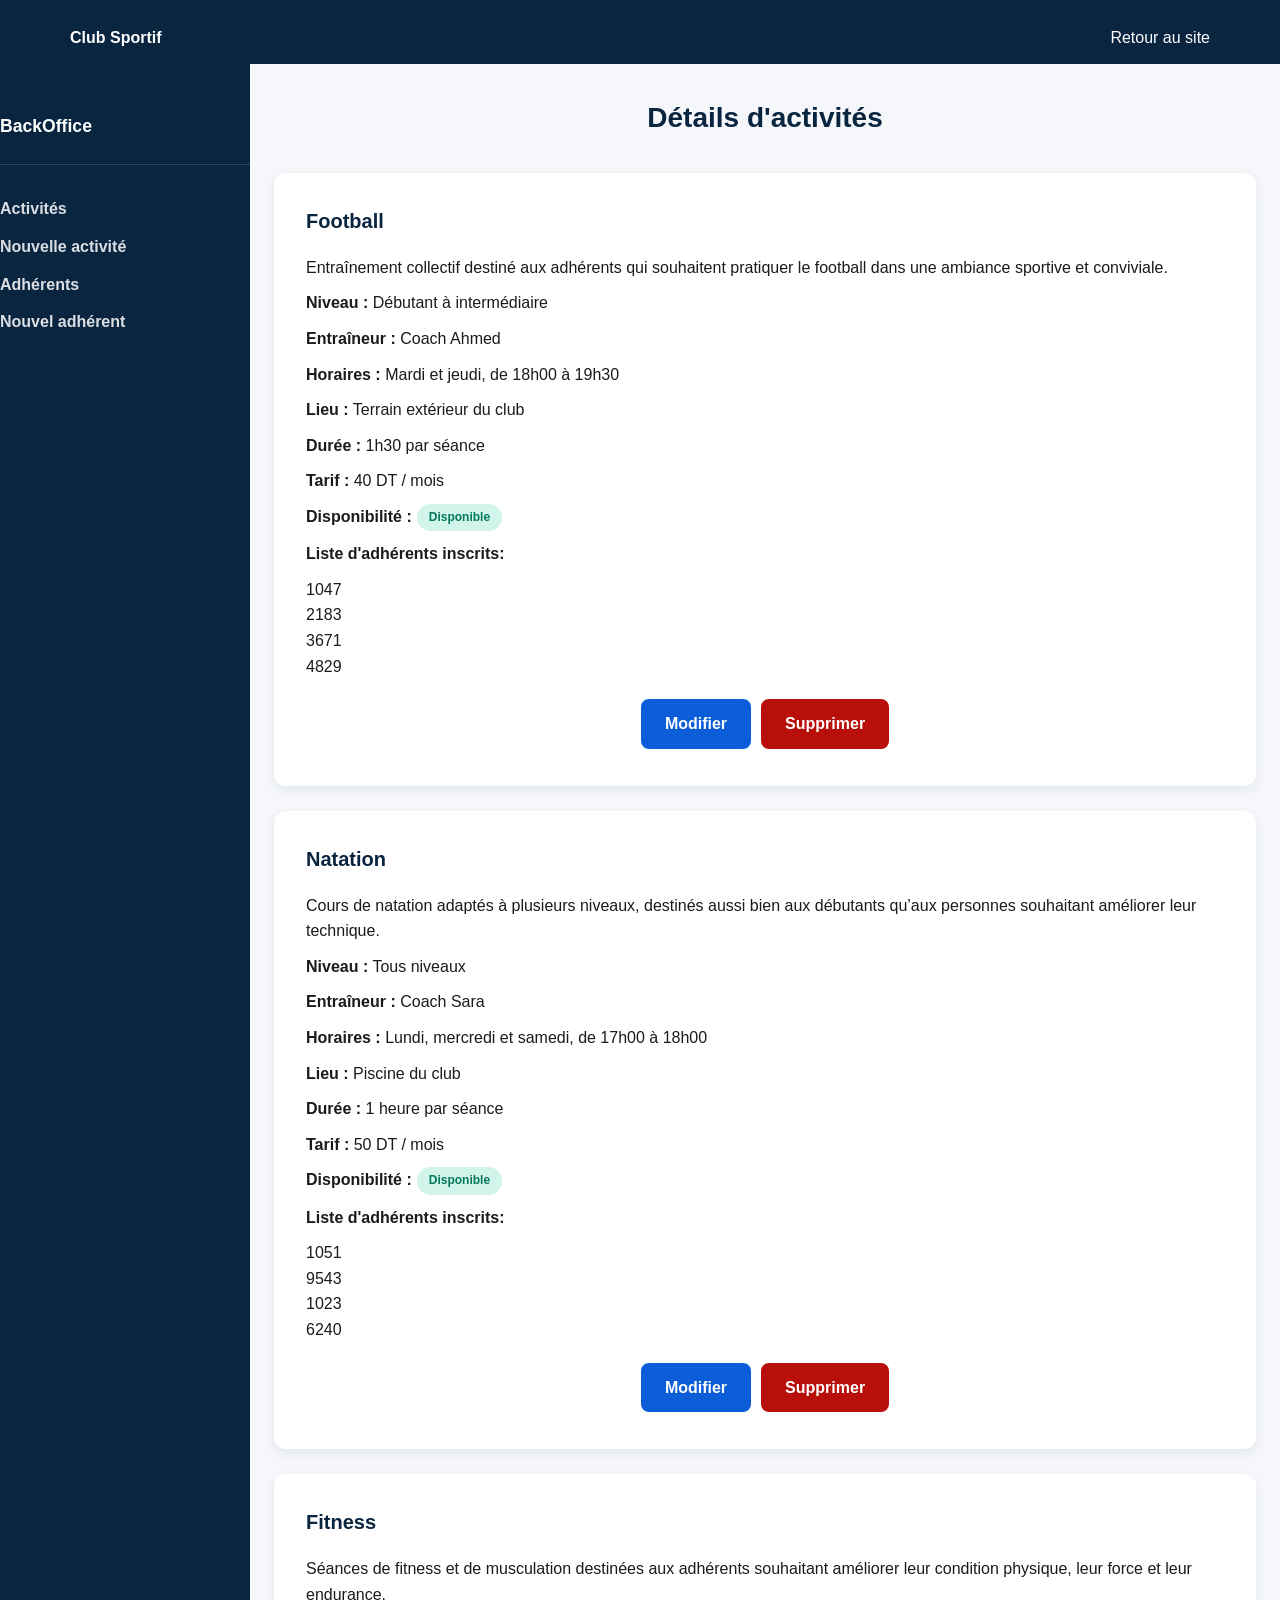
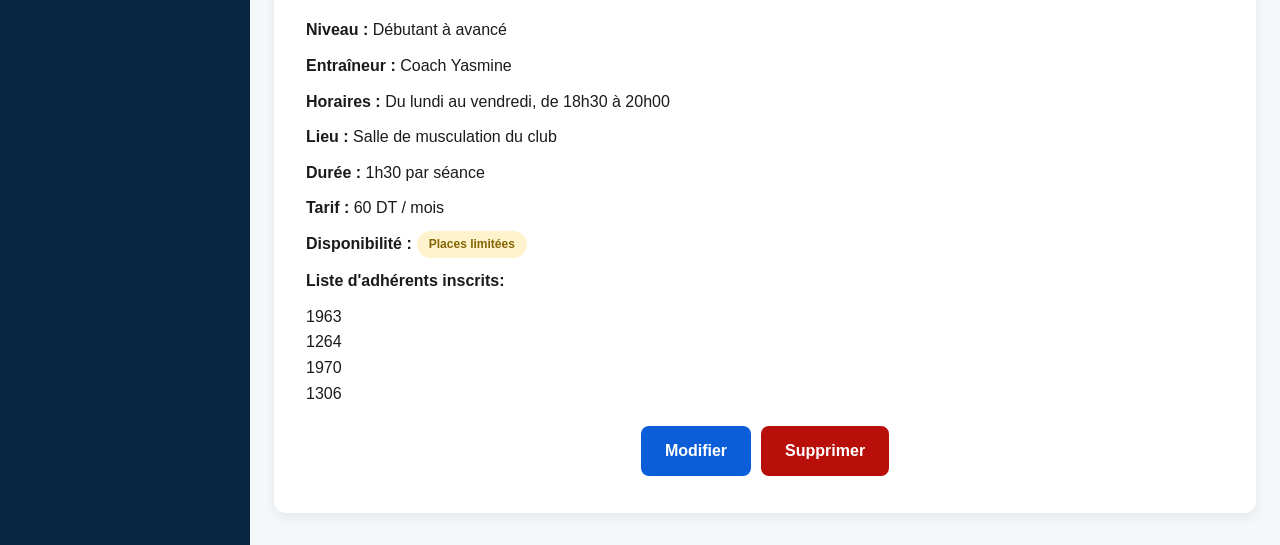
==== commit a4816b4a: "add css styling to badges in activite-detail.html" ====
--- a/BackOffice/activite-detail.html
+++ b/BackOffice/activite-detail.html
@@ -4,7 +4,7 @@
 <head>
     <meta charset="UTF-8">
     <meta name="viewport" content="width=device-width, initial-scale=1.0">
-    <title>Acceuil</title>
+    <title>Détails d'activités</title>
     <link rel="stylesheet" href="../assets/css/style.css">
 </head>
 
@@ -69,9 +69,13 @@
                             <b>Tarif :</b> 40 DT / mois
                         </p>
 
-                        <p>
-                            <b>Disponibilité :</b> Disponible
-                        </p>
+
+                        <div class="badge-div">
+                            <p>
+                                <b>Disponibilité :</b>
+                            <p class="badge badge-paye">Disponible</p>
+                            </p>
+                        </div>
 
                         <p>
                             <b>Liste d'adhérents inscrits: </b> <br>
@@ -120,10 +124,13 @@
                         <p>
                             <b>Tarif :</b> 50 DT / mois
                         </p>
-
-                        <p>
-                            <b>Disponibilité :</b> Disponible
-                        </p>
+                        <div class="badge-div">
+                            <p>
+                                <b>Disponibilité :</b>
+                            <p class="badge badge-paye">Disponible</p>
+                            </p>
+                        </div>
+
 
                         <p>
                             <b>Liste d'adhérents inscrits: </b> <br>
@@ -172,10 +179,13 @@
                         <p>
                             <b>Tarif :</b> 60 DT / mois
                         </p>
-
-                        <p>
-                            <b>Disponibilité :</b> Places limitées
-                        </p>
+                        <div class="badge-div">
+                            <p>
+                                <b>Disponibilité :</b>
+                            <p class="badge badge-attente">Places limitées</p>
+                            </p>
+                        </div>
+
 
                         <p>
                             <b>Liste d'adhérents inscrits: </b> <br>
--- a/assets/css/style.css
+++ b/assets/css/style.css
@@ -195,6 +195,11 @@
   margin-bottom: auto;
 }
 
+.badge-div{
+  display: flex;
+  gap: 5px;
+}
+
 .btn {
   display: inline-block;
   border: none;
